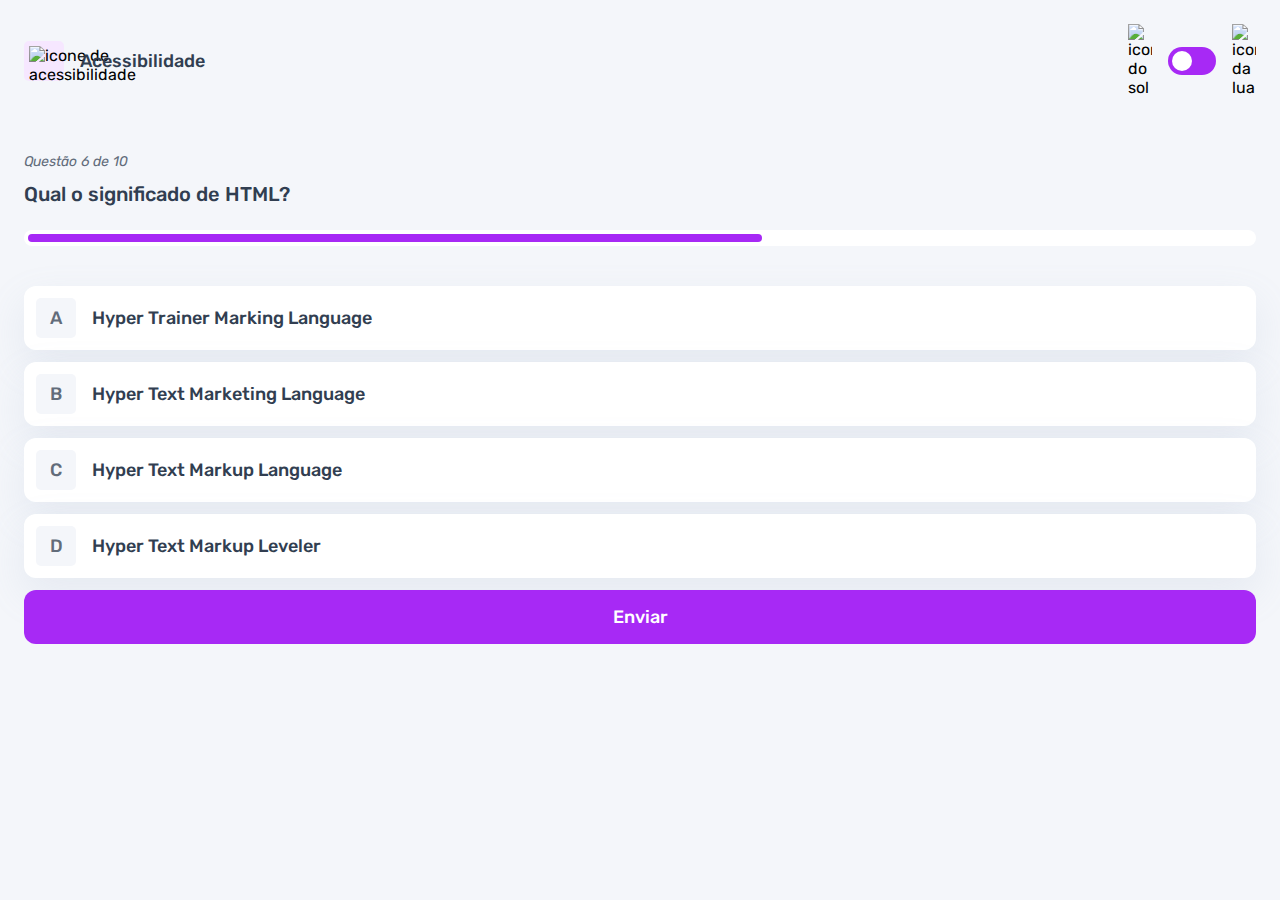
==== pages/quiz/quiz.html @ e1511fb6 "adicionado o efeito de seleção na alternativas" ====
<!DOCTYPE html>
<html lang="en">
<head>
    <meta charset="UTF-8">
    <meta name="viewport" content="width=device-width, initial-scale=1.0">
    <link rel="preconnect" href="https://fonts.googleapis.com">
    <link rel="preconnect" href="https://fonts.gstatic.com" crossorigin>
    <link href="https://fonts.googleapis.com/css2?family=Rubik:ital,wght@0,300..900;1,300..900&display=swap" rel="stylesheet">
    <link rel="stylesheet" href="quiz.css">
    <title>Quiz App</title>
</head>
<body>
    <header>
        <div class="assunto">
            <div class="assunto_icone">
                <img src="../../assets/images/icon-accessibility.svg" alt="icone de acessibilidade">
            </div>
            <h1>Acessibilidade</h1>
        </div>

        <div class="tema">
            <img src="../../assets/images/icon-sun-dark.svg" alt="icone do sol">
            <button>
                <div> </div>
            </button>
            <img src="../../assets/images/icon-moon-dark.svg" alt="icone da lua">
        </div>
    </header>

    <main>
        <section class="pergunta">
            <p>Questão 6 de 10</p>

            <h2>Qual o significado de HTML?</h2>
            
            <div class="barra_progresso">
                <div></div>

            </div>
        </section>
        <section class="alternativas">
            <form action="">
                <label for="alternativa_a">
                    <input type="radio" id="alternativa_a" name="alternativa">

                    <div>
                        <span>A</span>
                        Hyper Trainer Marking Language
                    </div>
                </label>

                <label for="alternativa_b">
                  <input type="radio" id="alternativa_b" name="alternativa">  
                  
                  <div>
                    <span>B</span>
                    Hyper Text Marketing Language
                  </div>
                </label>

                <label for="alternativa_c">
                    <input type="radio" id="alternativa_c" name="alternativa">  
                    
                    <div>
                      <span>C</span>
                      Hyper Text Markup Language
                    </div>
                  </label>

                <label for="alternativa_d">
                    <input type="radio" id="alternativa_d" name="alternativa">  
                    
                    <div>
                      <span>D</span>
                      Hyper Text Markup Leveler
                    </div>
                </label>
            </form>

            <button>Enviar</button>
        </section>
    </main>
</body>
</html>
---- pages/quiz/quiz.css ----
*{
    margin: 0;
    padding: 0;
    box-sizing: border-box;
    font-family: "Rubik", sans-serif;
    -webkit-font-smoothig:antialiased;
}

:root{
    --purple:#a729f5;
    --bg-color: #f4f6fa;
    --white:#ffff;
    --primary-text-color:#313e51;
    --secondary-text-color:#626c7a;
    --button-bg:#ffff;
    --bg-html:#fff1e9;
    --bg-css:#e0fdef;
    --bg-javascript:#ebf0ff;
    --bg-acessibilidade:#f6e7ff;
    --shadow:0px 16px 40px 0px rgba(142, 160, 193, 0.14);
    --green:#26d782;
    --red:#ee5452;
    --bg-mobile:url(../../assets/images/pattern-background-mobile-light.svg);
    --bg-desktop:url(../../assets/images/pattern-background-desktop-light.svg);
}

body.escuro{
    --bg-color:#313e51;
    --bg-mobile:url(../../assets/images/pattern-background-mobile-dark.svg);
    --bg-desktop:url(../../assets/images/pattern-background-desktop-dark.svg);
    --primary-text-color:#ffff;
    --button-bg:#3b4d66;
    --secondary-text-color:#abc1e1;
    --shadow:0px 16px 40px 0px rgba(49, 62, 81, 0.14);
}

body{
    height: 100svh;
    background: var(--bg-mobile) var(--bg-color);
    background-repeat: no-repeat;
    background-size: cover;
}

header{
    display: flex;
    justify-content: space-between;
    padding: 16px 24px;
}

.assunto{
    display: flex;
    align-items: center;
    gap: 16px;
}

.assunto_icone{
    background: var(--bg-acessibilidade);
    width: 40px;
    height: 40px;
    padding: 5px;
    border-radius: 5px;
}

.assunto_icone img{
    width: 100%;
}

.assunto h1{
    font-size: 18px;
    font-weight: 500;
    color: var(--primary-text-color);
}

.tema{
    padding: 8px 0;
    display: flex;
    align-items: center;
    gap: 8px;

}

.tema img{
    width: 16px;
}

.tema button{
    height: 20px;
    width: 32px;
    background: var(--purple);
    border: 0;
    border-radius: 999px;
    padding:4px;
}

.tema button div{
    background: var(--white);
    width: 12px;
    height: 12px;
    border-radius: 999px;
}

main{
    padding: 32px 24px;
}

.pergunta{
    margin-bottom: 40px;
}

.pergunta p{
    font-style: italic;
    font-size: 14px;
    color: var(--secondary-text-color);
    margin-bottom: 12px;
}

.pergunta h2{
    font-size: 20px;
    font-weight: 500;
    color: var(--primary-text-color);
    line-height: 24px;
    margin-bottom: 24px;
}

.barra_progresso{
    background: var(--button-bg);
    height: 16px;
    padding: 4px;
    border-radius: 999px;
}

.barra_progresso div{
    height: 100%;
    width: 60%;
    background: var(--purple);
    border-radius: 999px;
}


.alternativas form{
    display: flex;
    flex-direction: column;
    gap: 12px;
    margin-bottom: 12px;
}

.alternativas label{
    padding: 12px;
    background: var(--button-bg);
    display: block;
    font-size: 18px;
    font-weight: 500;
    border-radius: 12px;
    box-shadow: var(--shadow);
    color: var(--primary-text-color);
}

.alternativas label:has(input:checked){
    outline: 3px solid var(--purple);

    & span{
        background: var(--purple);
        color: var(--white);
    }
}

.alternativas input{
    display: none;
}

.alternativas div{
    display: flex;
    align-items: center;
    gap: 16px;
}

.alternativas div span{
    display: block;
    width: 40px;
    height: 40px;
    background: var(--bg-color);
    color: var(--secondary-text-color);
    display: flex;
    align-items: center;
    justify-content: center;
    border-radius: 5px;
    flex-shrink: 0;
}

.alternativas button{
    padding: 16px;
    border-radius: 12px;
    border: none;
    background: var(--purple);
    color: var(--white);
    width: 100%;
    font-size: 18px;
    font-weight: 500;
}

@media(min-width:1100px){

    .tema{
        gap: 16px;
    }
    
    .tema img{
       width: 24px; 
    }

    .tema button{
        width: 48px;
        height: 28px;
    }

    .tema button div{
        width: 20px;
        height: 20px;
    }
}
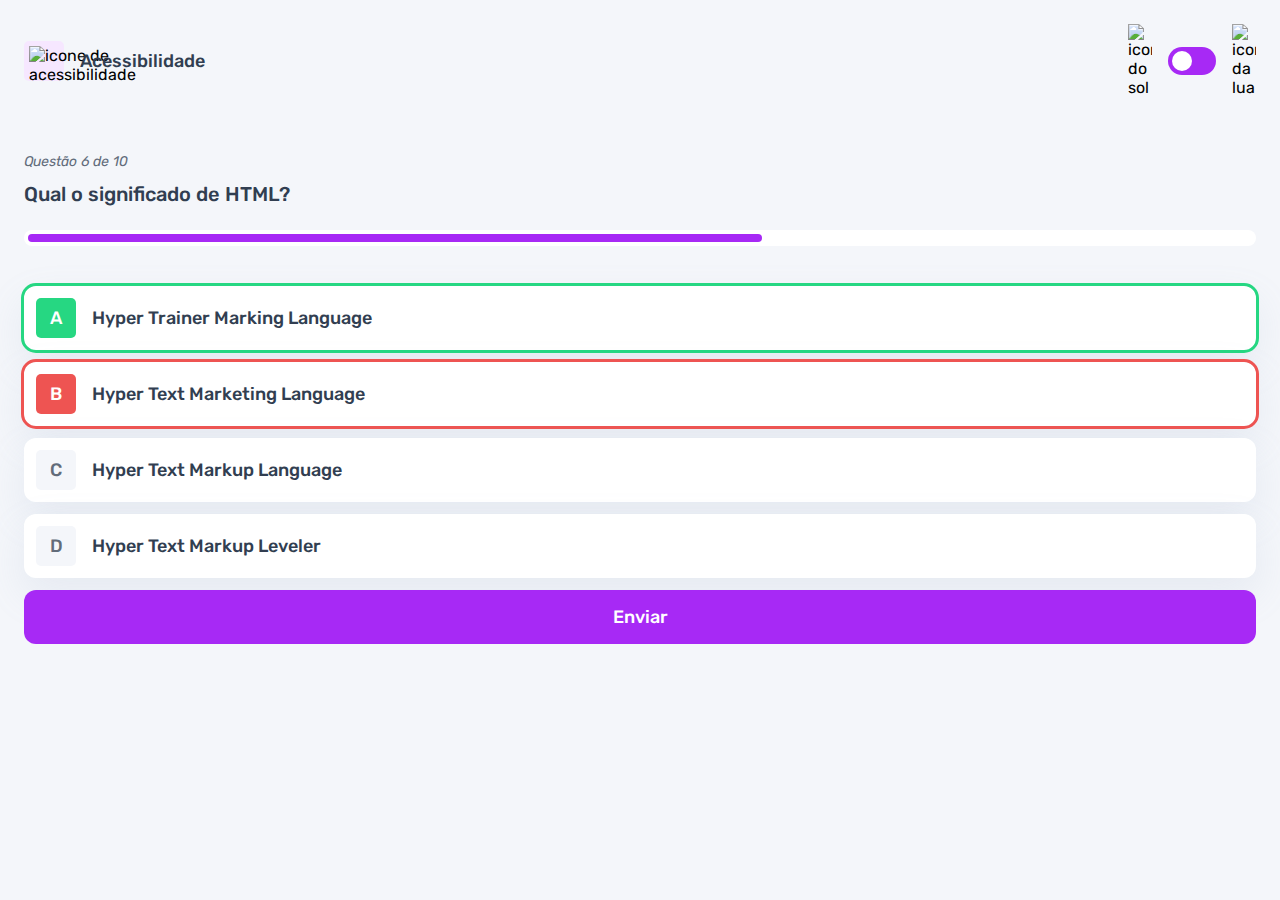
==== commit 1ee2b1d5: "adicionado o efeito para alternativas corretas e erradas" ====
--- a/pages/quiz/quiz.html
+++ b/pages/quiz/quiz.html
@@ -40,7 +40,7 @@
         </section>
         <section class="alternativas">
             <form action="">
-                <label for="alternativa_a">
+                <label for="alternativa_a" id="correta">
                     <input type="radio" id="alternativa_a" name="alternativa">
 
                     <div>
@@ -49,7 +49,7 @@
                     </div>
                 </label>
 
-                <label for="alternativa_b">
+                <label for="alternativa_b" id="errada">
                   <input type="radio" id="alternativa_b" name="alternativa">  
                   
                   <div>
--- a/pages/quiz/quiz.css
+++ b/pages/quiz/quiz.css
@@ -164,6 +164,24 @@
     }
 }
 
+.alternativas label#correta{
+    outline: 3px solid var(--green);
+
+    & span{
+        background: var(--green);
+        color: var(--white);
+    }
+}
+
+.alternativas label#errada{
+    outline: 3px solid var(--red);
+
+    & span{
+        background: var(--red);
+        color: var(--white);
+    }
+}
+
 .alternativas input{
     display: none;
 }
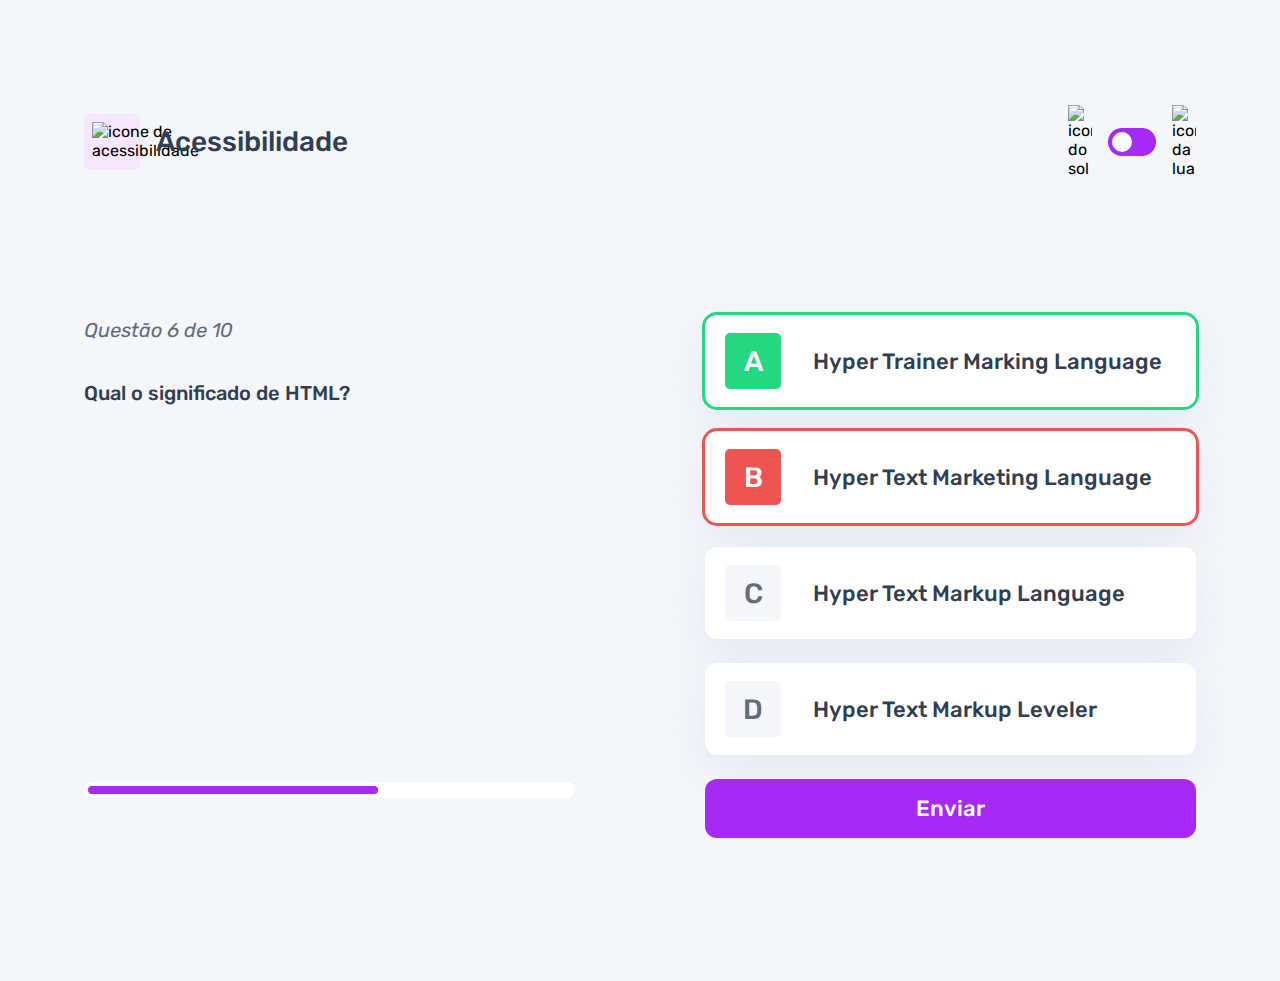
==== commit 82167e2f: "adicionado a responsividade para o desktop" ====
--- a/pages/quiz/quiz.html
+++ b/pages/quiz/quiz.html
@@ -29,9 +29,12 @@
 
     <main>
         <section class="pergunta">
-            <p>Questão 6 de 10</p>
+            
+            <div>
+                <p>Questão 6 de 10</p>
 
-            <h2>Qual o significado de HTML?</h2>
+                <h2>Qual o significado de HTML?</h2>
+            </div>
             
             <div class="barra_progresso">
                 <div></div>
--- a/pages/quiz/quiz.css
+++ b/pages/quiz/quiz.css
@@ -217,6 +217,21 @@
 }
 
 @media(min-width:1100px){
+    header{
+        margin-block: 81px;
+        max-width: 1160px;
+        margin-inline: auto;
+     }
+
+     .assunto_icone{
+        width: 56px;
+        height: 56px;
+        padding: 8px;
+     }
+     
+     .assunto h1{
+        font-size: 28px;
+     }
 
     .tema{
         gap: 16px;
@@ -235,4 +250,56 @@
         width: 20px;
         height: 20px;
     }
+
+    main{
+        max-width: 1160px;
+        margin-inline: auto;
+        display: flex;
+        gap: 130px;
+    }
+
+    section{
+        width: 100%;
+
+    }
+
+    .pergunta{
+        display: flex;
+        flex-direction: column;
+        justify-content: space-between;
+    }
+
+    .pergunta p{
+        font-size: 20px;
+        line-height: 30px;
+        margin-bottom: 27px;
+    }
+
+    .pergunta h2{
+        font-feature-settings: 36px;
+        line-height: 42px;
+    }
+
+    .alternativas form{
+        gap: 24px;
+        margin-bottom: 24px;
+    }
+
+    .alternativas label{
+        font-size: 22px;
+        padding: 18px 20px;
+    }
+    .alternativas div{
+        gap: 32px;
+    }
+
+    .alternativas div span{
+        width: 56px;
+        height: 56px;
+        font-size: 28px;
+    }
+
+    .alternativas button{
+        font-size: 22px;
+    }
 }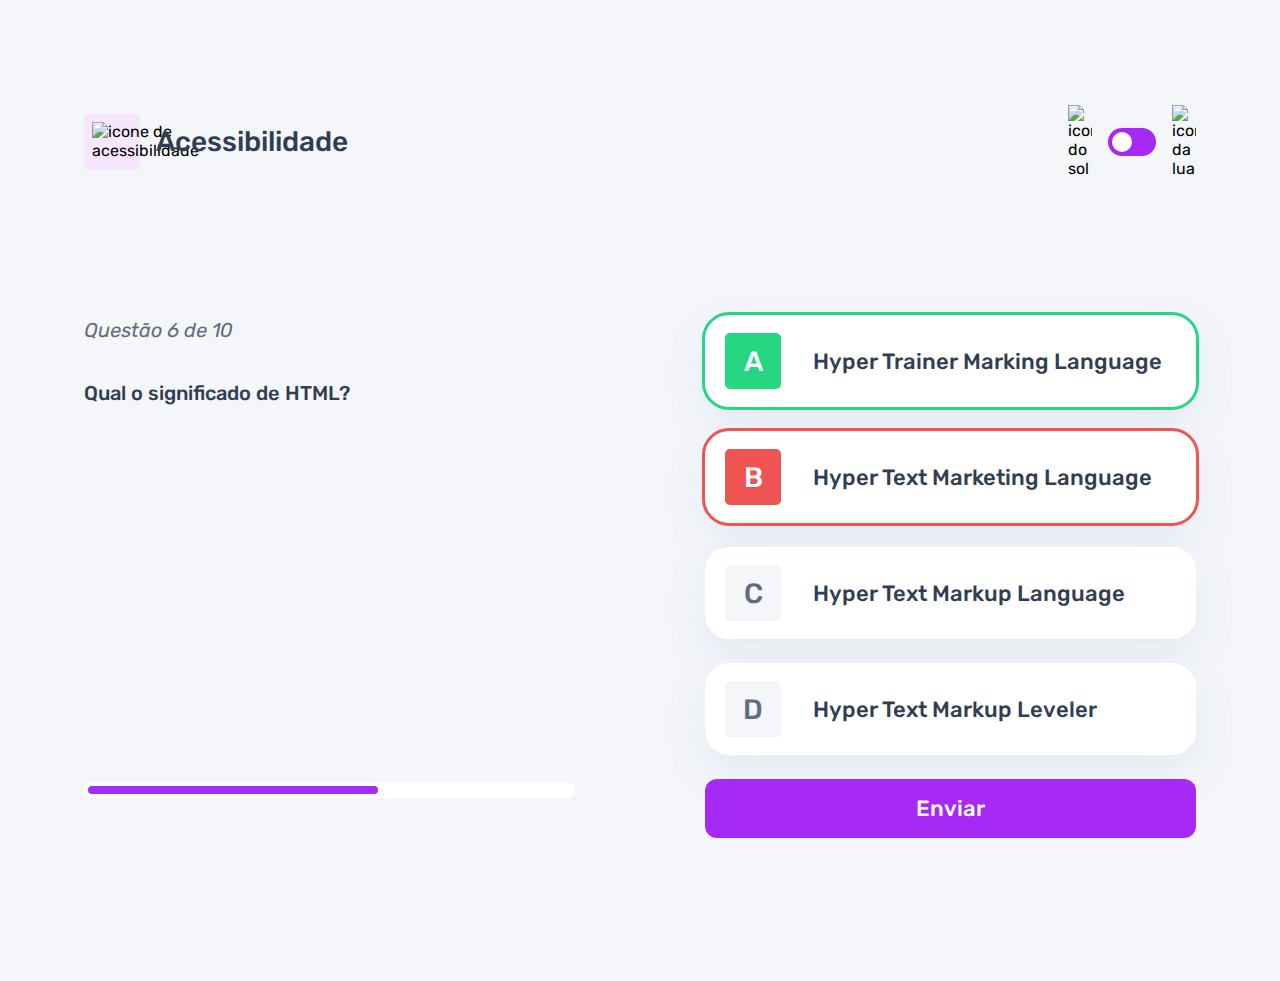
==== commit 2a593665: "adição do header no resultado.html" ====
--- a/pages/quiz/quiz.html
+++ b/pages/quiz/quiz.html
@@ -83,5 +83,6 @@
             <button>Enviar</button>
         </section>
     </main>
+    
 </body>
 </html>--- a/pages/quiz/quiz.css
+++ b/pages/quiz/quiz.css
@@ -8,7 +8,10 @@
 
 :root{
     --purple:#a729f5;
+    --purple-hover:rgba(167, 41, 245, 0.7);
     --bg-color: #f4f6fa;
+    --color-span:#626c7f;
+    --bg-span:#f4f6fa;
     --white:#ffff;
     --primary-text-color:#313e51;
     --secondary-text-color:#626c7a;
@@ -26,6 +29,7 @@
 
 body.escuro{
     --bg-color:#313e51;
+    --color-span:#313e51;
     --bg-mobile:url(../../assets/images/pattern-background-mobile-dark.svg);
     --bg-desktop:url(../../assets/images/pattern-background-desktop-dark.svg);
     --primary-text-color:#ffff;
@@ -153,8 +157,16 @@
     border-radius: 12px;
     box-shadow: var(--shadow);
     color: var(--primary-text-color);
-}
-
+    cursor: pointer;
+}
+
+
+.alternativas label:hover{
+    & span{
+        background: var(--bg-acessibilidade);
+        color: var(--purple);
+    }
+}
 .alternativas label:has(input:checked){
     outline: 3px solid var(--purple);
 
@@ -196,8 +208,8 @@
     display: block;
     width: 40px;
     height: 40px;
-    background: var(--bg-color);
-    color: var(--secondary-text-color);
+    background: var(--bg-span);
+    color: var(--color-span);
     display: flex;
     align-items: center;
     justify-content: center;
@@ -214,9 +226,21 @@
     width: 100%;
     font-size: 18px;
     font-weight: 500;
+    transition: background 0.3s;
+}
+
+.alternativas button:hover{
+    background: var(--purple-hover);
+    cursor: pointer;
 }
 
 @media(min-width:1100px){
+
+    body{
+        background: var(--bg-desktop) var(--bg-color);
+        background-size:cover;
+        background-repeat: no-repeat;
+    }
     header{
         margin-block: 81px;
         max-width: 1160px;
@@ -288,6 +312,7 @@
     .alternativas label{
         font-size: 22px;
         padding: 18px 20px;
+        border-radius: 24px;
     }
     .alternativas div{
         gap: 32px;
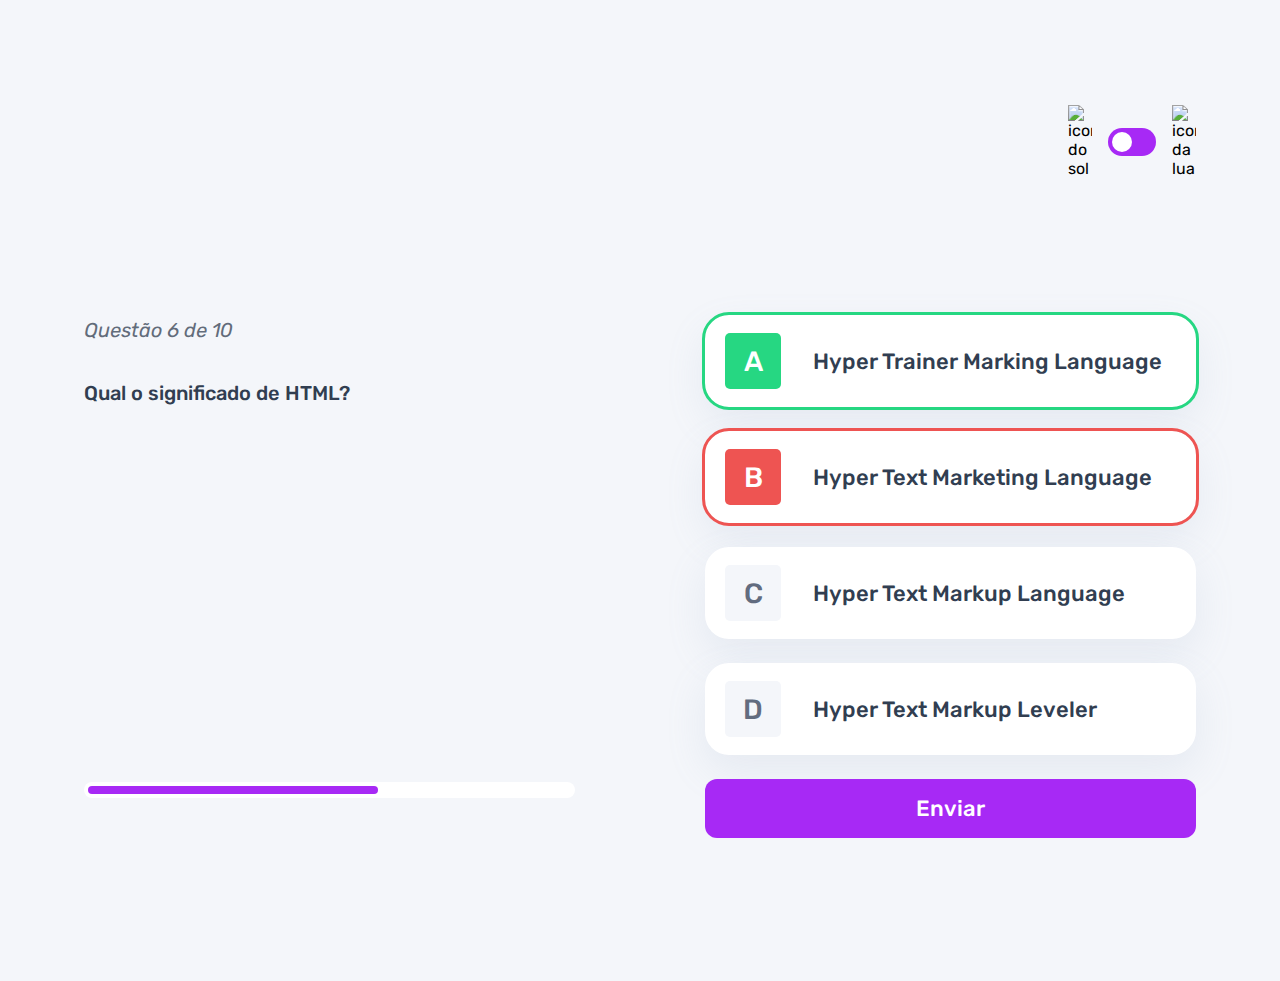
==== commit 970ced72: "alteracao dinamica do assunto da pagina" ====
--- a/pages/quiz/quiz.html
+++ b/pages/quiz/quiz.html
@@ -7,15 +7,16 @@
     <link rel="preconnect" href="https://fonts.gstatic.com" crossorigin>
     <link href="https://fonts.googleapis.com/css2?family=Rubik:ital,wght@0,300..900;1,300..900&display=swap" rel="stylesheet">
     <link rel="stylesheet" href="quiz.css">
+    <script src="./quiz.js" type="module" defer></script>
     <title>Quiz App</title>
 </head>
 <body>
     <header>
         <div class="assunto">
             <div class="assunto_icone">
-                <img src="../../assets/images/icon-accessibility.svg" alt="icone de acessibilidade">
+                <img src="" alt="">
             </div>
-            <h1>Acessibilidade</h1>
+            <h1></h1>
         </div>
 
         <div class="tema">
--- a/pages/quiz/quiz.css
+++ b/pages/quiz/quiz.css
@@ -58,11 +58,26 @@
 }
 
 .assunto_icone{
-    background: var(--bg-acessibilidade);
     width: 40px;
     height: 40px;
     padding: 5px;
     border-radius: 5px;
+}
+
+.assunto_icone.html{
+    background: var(--bg-html);
+}
+
+.assunto_icone.css{
+    background: var(--bg-css);
+}
+
+.assunto_icone.javascript{
+    background: var(--bg-javascript)
+}
+
+.assunto_icoen.acessibilidade{
+    background: var(--bg-acessibilidade);
 }
 
 .assunto_icone img{
@@ -94,6 +109,8 @@
     border: 0;
     border-radius: 999px;
     padding:4px;
+    display: flex;
+    cursor: pointer;
 }
 
 .tema button div{
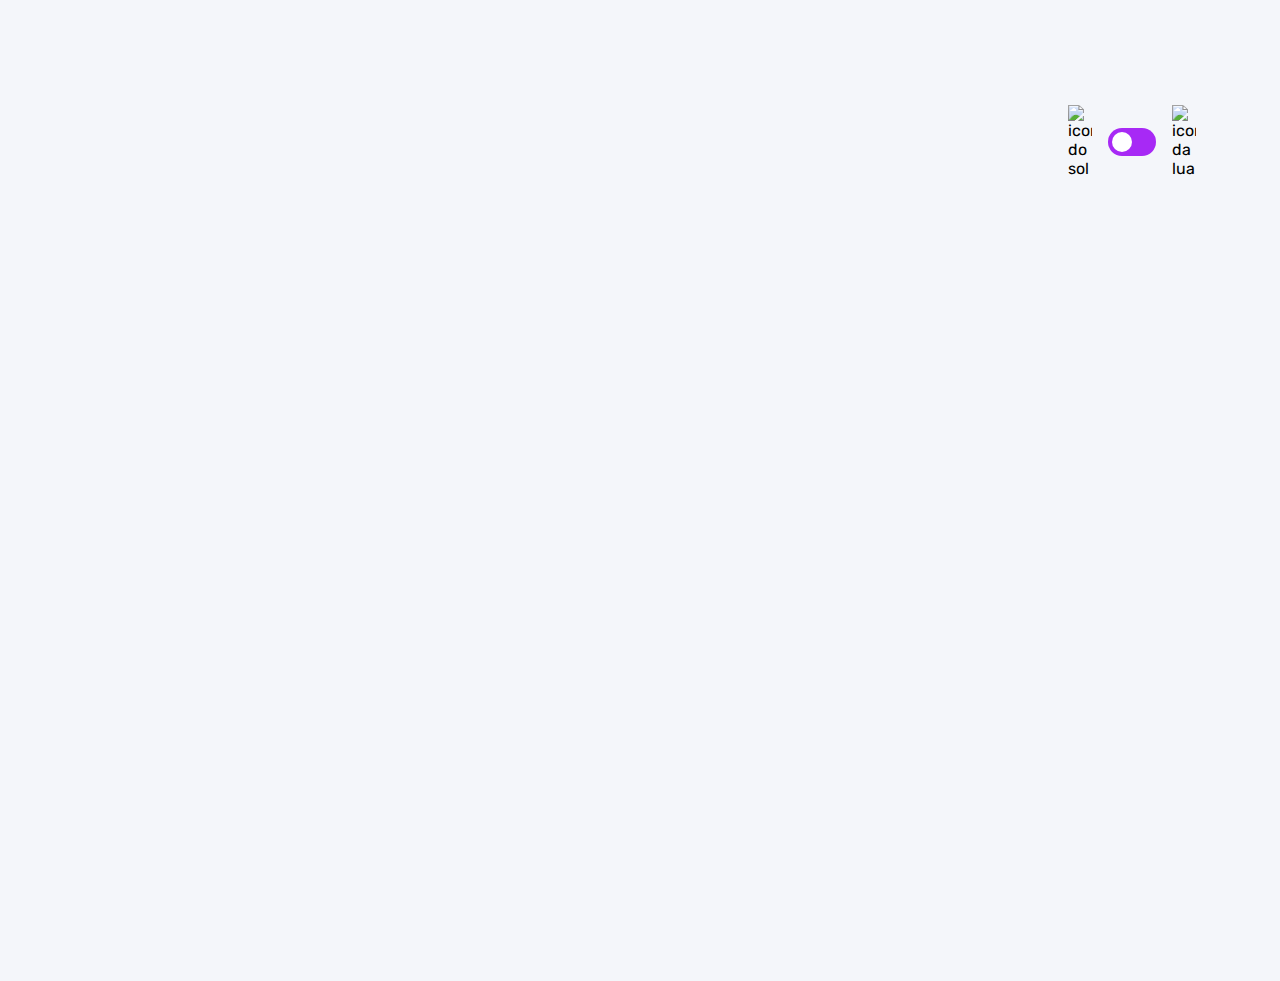
==== commit 2724ec98: "adicionada as funcoes de buscar as pergunts e montar as perguntas" ====
--- a/pages/quiz/quiz.html
+++ b/pages/quiz/quiz.html
@@ -29,60 +29,7 @@
     </header>
 
     <main>
-        <section class="pergunta">
-            
-            <div>
-                <p>Questão 6 de 10</p>
-
-                <h2>Qual o significado de HTML?</h2>
-            </div>
-            
-            <div class="barra_progresso">
-                <div></div>
-
-            </div>
-        </section>
-        <section class="alternativas">
-            <form action="">
-                <label for="alternativa_a" id="correta">
-                    <input type="radio" id="alternativa_a" name="alternativa">
-
-                    <div>
-                        <span>A</span>
-                        Hyper Trainer Marking Language
-                    </div>
-                </label>
-
-                <label for="alternativa_b" id="errada">
-                  <input type="radio" id="alternativa_b" name="alternativa">  
-                  
-                  <div>
-                    <span>B</span>
-                    Hyper Text Marketing Language
-                  </div>
-                </label>
-
-                <label for="alternativa_c">
-                    <input type="radio" id="alternativa_c" name="alternativa">  
-                    
-                    <div>
-                      <span>C</span>
-                      Hyper Text Markup Language
-                    </div>
-                  </label>
-
-                <label for="alternativa_d">
-                    <input type="radio" id="alternativa_d" name="alternativa">  
-                    
-                    <div>
-                      <span>D</span>
-                      Hyper Text Markup Leveler
-                    </div>
-                </label>
-            </form>
-
-            <button>Enviar</button>
-        </section>
+        
     </main>
     
 </body>
--- a/pages/quiz/quiz.css
+++ b/pages/quiz/quiz.css
@@ -152,7 +152,6 @@
 
 .barra_progresso div{
     height: 100%;
-    width: 60%;
     background: var(--purple);
     border-radius: 999px;
 }
